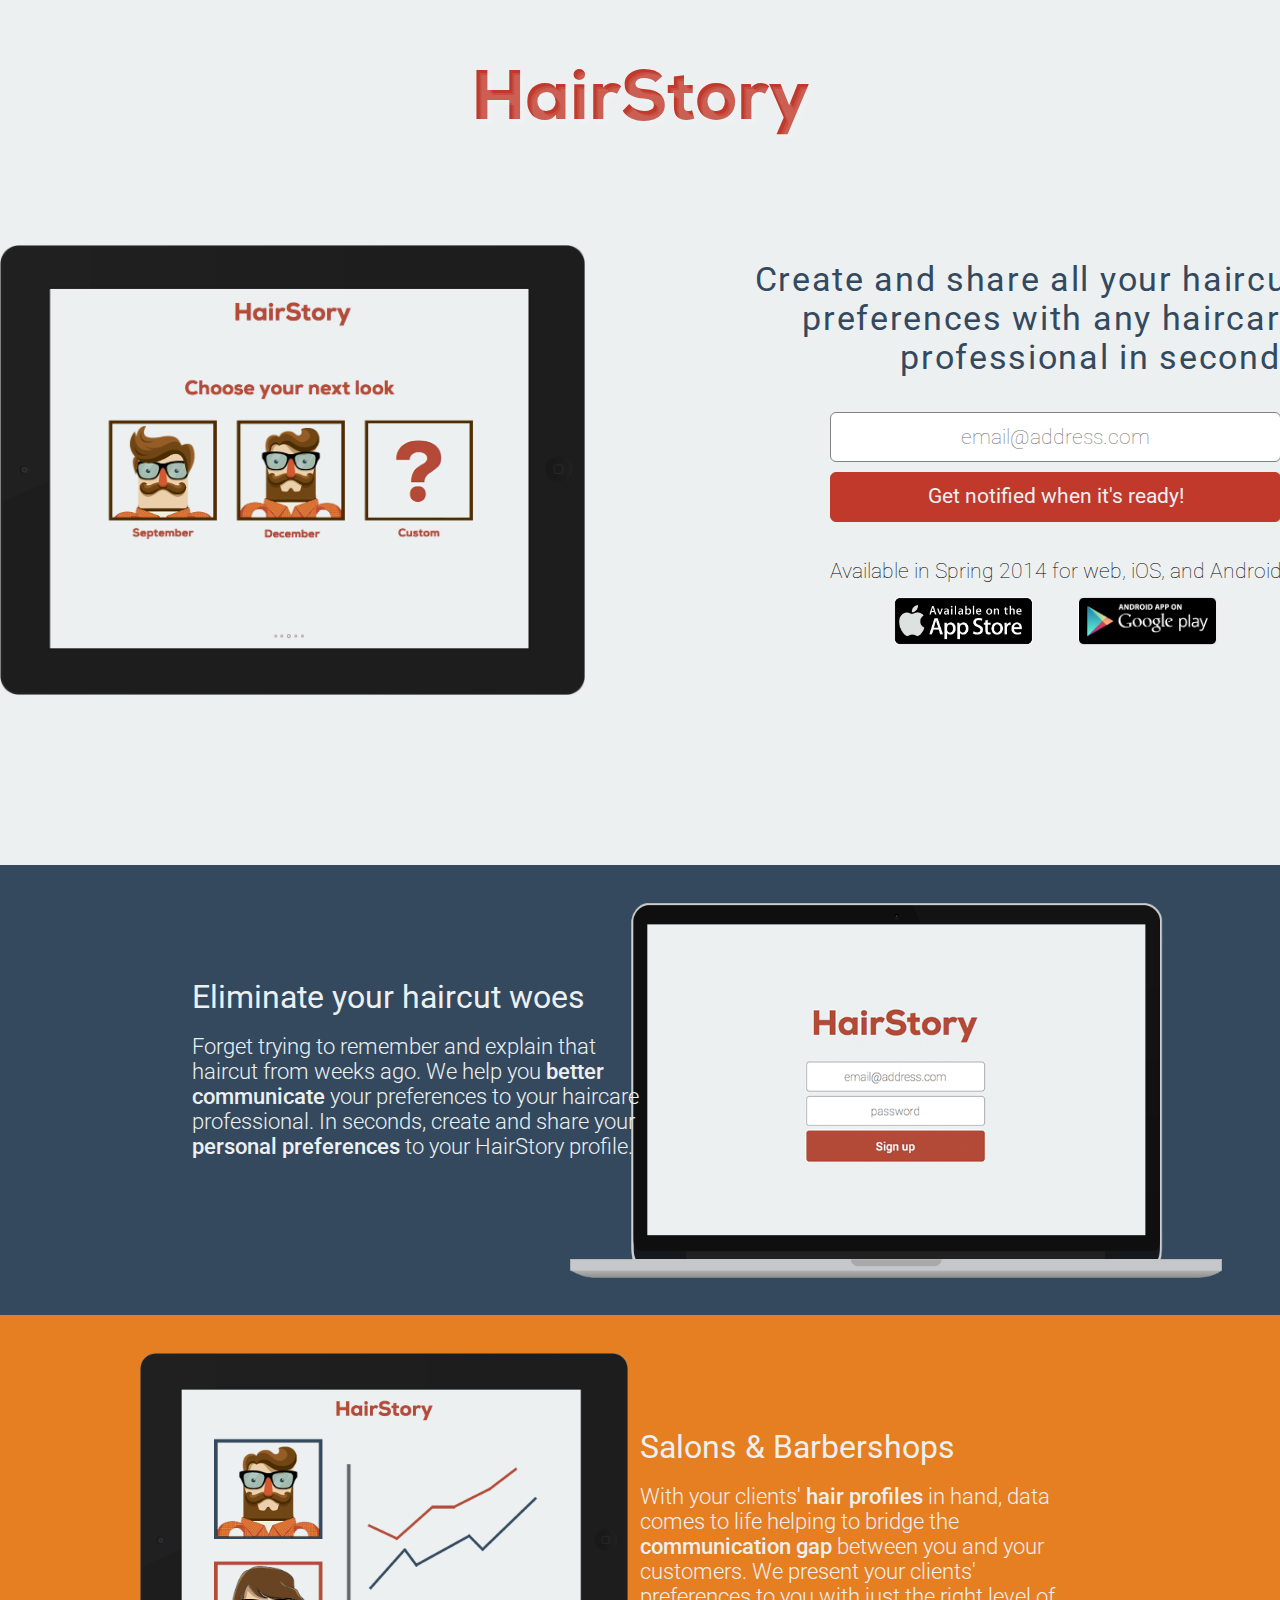
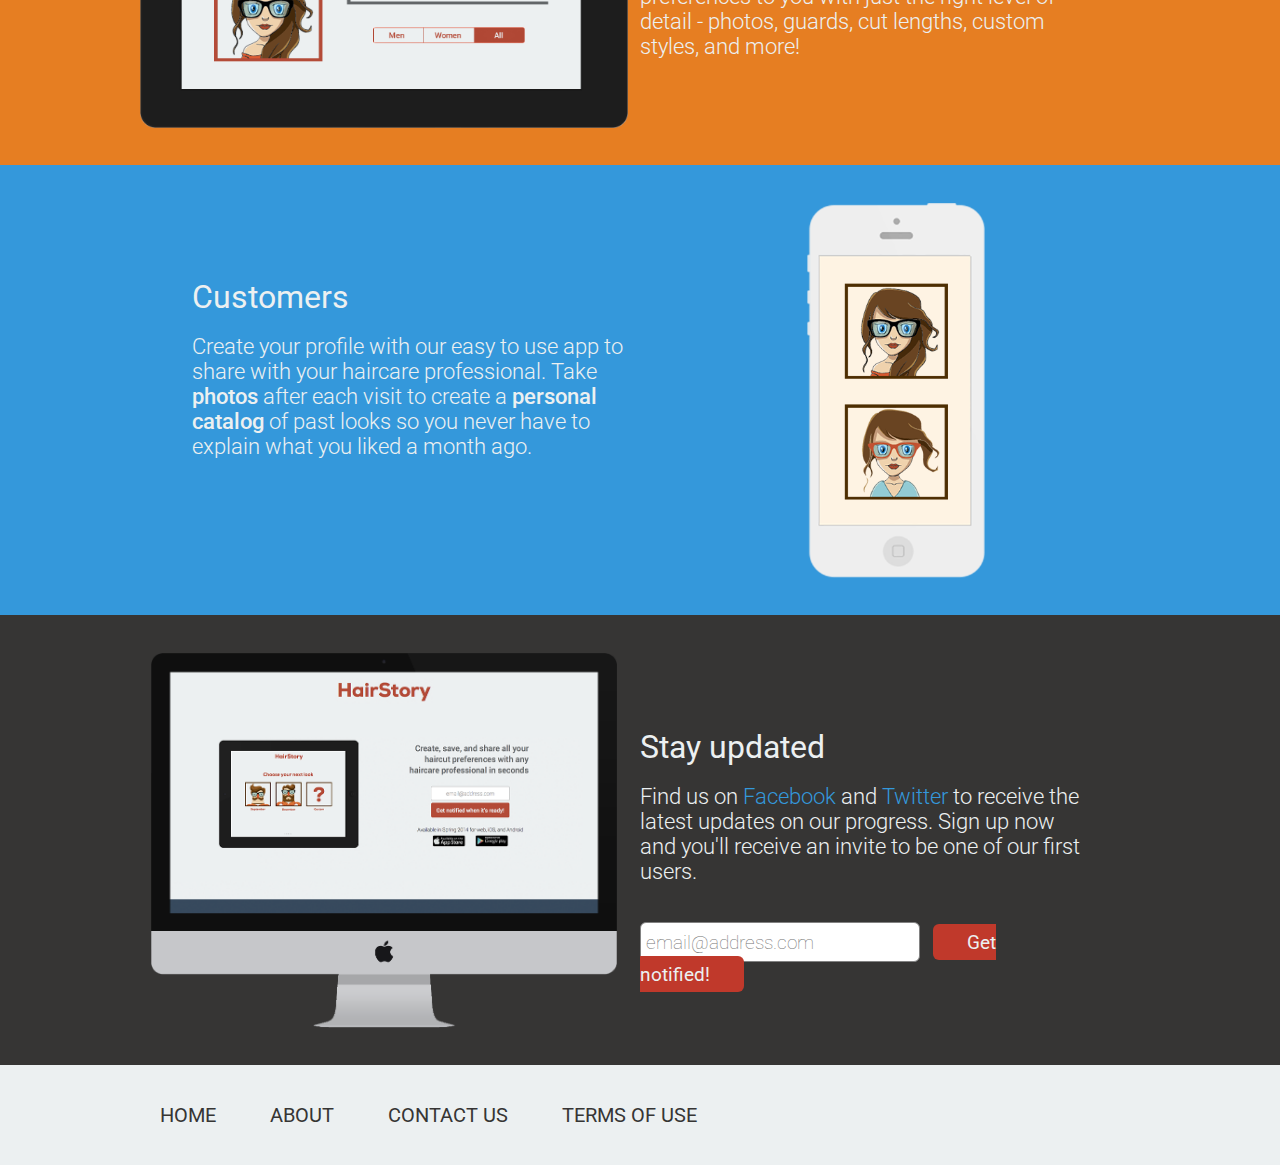
==== index.html @ 0388f350 "Change copy for more consistent wording" ====
<!DOCTYPE HTML PUBLIC "-//W3C//DTD HTML 4.01 Transitional//EN"
  "http://www.w3.org/TR/html4/loose.dtd">
<html xmlns="http://www.w3.org/1999/xhtml">
  <head>
    <meta http-equiv="Content-Type" content="text/html; charset=utf-8" />
    <title>HairStory</title>
    <meta name="description" content="Content description here">
    <link rel="shortcut icon" href="appicon.png">
    <link href='http://fonts.googleapis.com/css?family=Roboto:100,300,500' rel='stylesheet' type='text/css'>
    <link href="stylesheet/MyFontsWebfontsKit.css" rel="stylesheet" type="text/css">
    <link href="stylesheet/base.css" rel="stylesheet" type="text/css">
  </head>

<body>

  <header class="index">
    <div class="headerLogo">
      <a href="index.html"><span class="logo">HairStory</span></a>
    </div>
    <div id="headerDiv">
      <div id="headerDivImg">
        <img src="images/index_prototype_pic1.png" id="img1" />
      </div>
      <div id="headerDivBody">
        <span id="headerTagline">Create and share all your haircut preferences with any haircare professional in seconds</span>
        <div id="centerInset">
          <input id="inputMain" type="email" placeholder="email@address.com" />
            <a href="#">
              <div id="actionButton">Get notified when it's ready!</div>
            </a>
            <span id="insetTagline">Available in Spring 2014 for web, iOS, and Android</span>
            <div id="buttonImgWrapper"><img src="images/App-store-button.png" class="buttonImg" /> <img src="images/Google-play-button.png" class="buttonImg" /></div>
        </div>
      </div>
    </div>
  </header>

  <div id="content">
    <div id="div1" class="contentDiv">
      <div class="contentDivImg">
        <img src="images/index_prototype_pic2.png" class="imgContent" />
      </div>
      <div class="contentDivBody">
        <span class="contentDivBodyTitle">Eliminate your haircut woes</span>
        <br /><br />
        <span class="contentDivBodyText">Forget trying to remember and explain that haircut from weeks ago. We help you <b>better communicate</b> your preferences to your haircare professional. 
              In seconds, create and share your <b>personal preferences</b> to your HairStory profile.<br /></span>
      </div>
    </div>

    <div id="div2" class="contentDiv">
      <div class="contentDivImg">
        <img src="images/index_prototype_pic3.png" class="imgContent" />
      </div>
      <div class="contentDivBody">
        <span class="contentDivBodyTitle">Salons & Barbershops</span>
        <br /><br />
        <span class="contentDivBodyText">With your clients' <b>hair profiles</b> in hand, data comes to life helping to bridge the <b>communication gap</b> between you and your customers. We present your clients' preferences to you with just the right level of detail - photos, guards, cut lengths, custom styles, and more! </span>
      </div>
    </div>

    <div id="div3" class="contentDiv">
      <div class="contentDivImg">
        <img src="images/index_prototype_pic4.png" class="imgContent" />
      </div>
      <div class="contentDivBody">
        <span class="contentDivBodyTitle">Customers</span>
        <br /><br />
        <span class="contentDivBodyText">Create your profile with our easy to use app to share with your haircare professional. Take <b>photos</b> after each visit to create a <b>personal catalog</b> of past looks so you never have to explain what you liked a month ago.</span>
      </div>
    </div>

    <div id="div4" class="contentDiv">
      <div class="contentDivImg">
        <img src="images/index_prototype_pic5.png" class="imgContent" />
      </div>
      <div class="contentDivBody">
        <span class="contentDivBodyTitle">Stay updated</span>
        <br /><br />
        <span class="contentDivBodyText">
          Find us on 
          <a href="#">Facebook</a>
          and
          <a href="http://twitter.com/hairstoryapp" target="_blank">Twitter</a>
          to receive the latest updates on our progress. Sign up now and you'll receive an invite to be one of our first users.
        </span>
        <br />
        <input class="inputMini" type="email" placeholder="email@address.com" />
        <a href="#">
         <span class="actionButtonMini">Get notified!</span>
        </a>
      </div>
    </div>
  </div>

  <footer>
    <nav>
      <div class="footerLinks">
        <a href="index.html"><span class="footerLink">HOME</span></a>
        <a href="about.html"><span class="footerLink">ABOUT</span></a>
        <a href="mailto:info@hairstoryapp.com"><span class="footerLink">CONTACT US</span></a>
        <a href="#"><span class="footerLink">TERMS OF USE</span></a>
      </div>
    </nav>
      <div class="footerShare">
        <!-- AddToAny BEGIN -->
          <div style="float:right;">
            <div class="a2a_kit a2a_kit_size_32 a2a_default_style">
              <a class="a2a_dd footerShareButton" href="http://www.addtoany.com/share_save?linkurl=http%3A%2F%2Fwww.hairstoryapp.com%2F&amp;linkname=HairStory"></a>
              <a class="a2a_button_email footerShareButton"></a>
              <a class="a2a_button_facebook footerShareButton"></a>
              <a class="a2a_button_twitter footerShareButton"></a>
              <a class="a2a_button_google_plus footerShareButton"></a>
              <a class="a2a_button_pinterest footerShareButton"></a>
              <a class="a2a_button_reddit footerShareButton"></a>
              <a class="a2a_button_tumblr footerShareButton"></a>
              <a class="a2a_button_linkedin footerShareButton"></a>
            </div>
            <script type="text/javascript">
              var a2a_config = a2a_config || {};
              a2a_config.linkname = "HairStory";
              a2a_config.linkurl = "http://www.hairstoryapp.com/";
              a2a_config.color_main = "D7E5ED";
              a2a_config.color_border = "AECADB";
              a2a_config.color_link_text = "333333";
              a2a_config.color_link_text_hover = "333333";
            </script>
            <script type="text/javascript" src="http://static.addtoany.com/menu/page.js"></script>
          </div>
        <!-- AddToAny END -->
      </div>
  </footer>

</body>
</html>
---- stylesheet/MyFontsWebfontsKit.css ----
/* @license
 * MyFonts Webfont Build ID 2680511, 2013-11-03T19:21:08-0500
 * 
 * The fonts listed in this notice are subject to the End User License
 * Agreement(s) entered into by the website owner. All other parties are 
 * explicitly restricted from using the Licensed Webfonts(s).
 * 
 * You may obtain a valid license at the URLs below.
 * 
 * Webfont: Nexa Heavy by Fontfabric
 * URL: http://www.myfonts.com/fonts/font-fabric/nexa/heavy/
 * Copyright: Copyright (c) 2012 by Fontfabric LLC. All rights reserved.
 * Licensed pageviews: 10,000
 * 
 * 
 * License: http://www.myfonts.com/viewlicense?type=web&buildid=2680511
 * 
 * © 2013 MyFonts Inc
*/


/* @import must be at top of file, otherwise CSS will not work */
@import url("//hello.myfonts.net/count/28e6bf");

  
@font-face {font-family: 'NexaHeavy';src: url('webfonts/28E6BF_0_0.eot');src: url('webfonts/28E6BF_0_0.eot?#iefix') format('embedded-opentype'),url('webfonts/28E6BF_0_0.woff') format('woff'),url('webfonts/28E6BF_0_0.ttf') format('truetype');}
---- stylesheet/base.css ----
/* *** general *** */

html, body {
	font-size: 100%;
	border: 0;
	height: 100%;
	padding: 0;
	margin: 0;
	width: 100%;
	background: #ECF0F1;
}

.left {
	text-align: left;
}

.right {
	text-align: right;
}

a {
	text-decoration: none;
	color: #3498db;
}

img {
	border: 0;
}

/*
	HEADER SECTION

	header
	>	headerLogo
	>	headerDiv
		>	headerDivImg
			>	ipadImg
		>	headerDivBody
			>	headerTagline
			>	centerInset
				>	inputMain
				>	a > actionButton
				>	insetTagline
				>	buttonImg
*/

header {
	background: #ECF0F1;
	padding: 0;
	position: relative;
}

header.index {
	height: 100%;
	margin-bottom: -35px;
}

.headerLogo {
	padding: 70px 0 0 0;
	margin: 0 auto;
	height: 130px;
	text-align: center;
	position: relative;
}

.logo {
	position: relative;
    font-size: 70px;
    color: #C0392B;
    font-family: 'NexaHeavy';
    font-weight: normal;
    line-height: 70px;
}

/* The following lines create inset effect */
.logo:before, .logo:after {
	position: absolute;
	color: rgba(255,255,255,.1);
	content: 'HairStory';
}	
.logo:before { top: 3px; left: 3px; }
.logo:after { top: 5px; left: 5px; }

#headerDiv {
	position: relative;
	height: calc(100% - 235px);
	min-height: 665px;
	width: 1300px;
	top: 5%;
	margin: 0 auto;
}

#headerDivImg {
	position: absolute;
	top: 0;
	bottom: 0;
	left: 0;
	right: 55%;
	margin: auto;
}

#img1 {
	width: 100%;
	margin: 0 auto;
}

#headerDivBody {
	position: absolute;
	top: 0;
	bottom: 0;
	left: 55%;
	right: 0;
	text-align: right;
	margin: auto;
	padding-top: 15px;
}

#headerTagline {
	color: #34495e;
    font-family: 'Roboto';
    font-size: 2.1em;
    letter-spacing: 0.05em;
}

#centerInset {
	position: relative;
	padding-top: 6%;
	padding-bottom: 6%;
	text-align: center;
	left: 3em;
	right: 0;
}

#inputMain {
	padding: .25em;
	margin: 0 auto;
    background: #FFFFFF;
    border: 1px solid #828282;
    border-radius: 6px;

    font-size: 1.3em;
    font-family: 'Roboto';
    font-weight: 100;
    height: 1.8em;
    min-width: 13em;
    width: 75%;
    text-align: center; 
}

#inputMain:active, #inputMain:focus, #inputMain:hover {
    background: #FFFFFF;
    box-shadow: inset 0 0 3px #029C40;
}

#actionButton {
    padding: .25em;
    margin: 0 auto;
    background: none repeat scroll 0 0 #C0392B;
    border: 1px solid #C0392B;
    border-radius: 6px;

    font-size: 1.3em;
    font-family: 'Roboto';
    height: 1.8em;
    line-height: 1.8em;
    min-width: 13em;
    width: 75%;
    text-align: center;

    color: #ECF0F1;
    margin-top: .5em;
    margin-bottom: 1.75em;
}

#actionButton:active, #actionButton:focus, #actionButton:hover {
    background: none repeat scroll 0 0 #E74C3C;
    text-decoration: none;
}

#insetTagline {
	color: #000;
	font-size: 1.3em;
    font-family: 'Roboto';
    font-weight: 100;
}

#buttonImgWrapper {
	margin-top: 0.9em;
}

.buttonImg {
    height: 3em;
    margin: 0 1.3em;
}

/*
	CONTENT SECTION

	content
	>	contentDiv
		>	contentDivImg
			>	img
		>	contentDivBody
			>	contentDivBodyTitle
			>	contentDivBodyText

*/

#content {
	position: relative;
	margin: 0;
	padding: 0;
	width: 100%;
}

.contentDiv {
	height: 450px;
	width: 100%;
	margin: 0;
	padding: 0 0;
	position: relative;
}

#div1 {
	background: #34495e;
}
#div2 {
	background: #E67E22;
}
#div3 {
	background: #3498db;
}
#div4 {
	background: #363534;
}

.contentDivImg {
	position: absolute;
	top: 50%;
	bottom: 0;
	text-align: center;
	margin: -187px auto 0;
}

.contentDivBody {
	position: absolute;
	top: 0;
	bottom: 0;

	height: 50%;
	width: 35%;

	margin: auto;
}

/* set floats and margin-left or -right to flip */
#div1 .contentDivImg { float: right; left: 40%; right: 0; }
#div1 .contentDivBody { float: left; right: 50%; }
#div2 .contentDivImg { float: left; left: 0; right: 40%; }
#div2 .contentDivBody { float: right; left: 50%; }
#div3 .contentDivImg { float: right; left: 40%; right: 0; }
#div3 .contentDivBody { float: left; right: 50%; }
#div4 .contentDivImg { float: left; left: 0; right: 40%; }
#div4 .contentDivBody { float: right; left: 50%; }

.contentDivBodyTitle {
	color: #ECF0F1;
	font-family: 'Roboto';
	font-size: 32px;
	font-weight: normal;
	margin-top: 30px;
	text-align: left;
}

.contentDivBodyText {
	color: #ECF0F1;
	font-family: 'Roboto';
	font-size: 22px;
	font-weight: 300;
	text-align: left;
}

.contentDivBodyText b {
	font-family: 'Roboto';
	font-weight: 500;
}

.imgContent {
	height: 375px;
	margin: 0 auto;
}

.inputMini {
	padding: .25em;
	margin: 2em 1% 0 0;
	background: #FFFFFF;
	border: 1px solid #828282;
	border-radius: 6px;
	width: 60%;
	height: 1.5em;
	text-align: left;

	font-size: 1.2em;
	font-family: 'Roboto';
	font-weight: 100;
}

.inputMini:active, .inputMini:focus, .inputMini:hover {
    background: #FFFFFF;
    box-shadow: inset 0 0 3px #029C40;
}

.actionButtonMini {
	padding: .35em;
	margin: 2em 0 0 1%;
	background: none repeat scroll 0 0 #C0392B;
	border-radius: 6px;
	
	font-size: 1.2em;
	font-family: 'Roboto';
	color: #ECF0F1;

	line-height: 1.2em;
	text-align: center;
}

.actionButtonMini:before, .actionButtonMini:after {
	color: rgba(0,0,0,0);
	content: "___";
}

.actionButtonMini:active, .actionButtonMini:focus, .actionButtonMini:hover {
    background: none repeat scroll 0 0 #E74C3C;
    text-decoration: none;
}

/*
	FOOTER SECTION

	footer
	>	nav
		>	footerLinks
			>	footerLink
		>	footerShare
			> AddToAny
*/

footer {
	position: relative;
	height: 100px;
	width: 75%;
	margin: 0 auto;
	white-space: nowrap;
}

.footerLinks {
	margin: 0 auto;
	position: relative;
	float: left;
	width: 50%;
	height: 100px;
	text-align: left;
	vertical-align: middle;
}

.footerLink {
	margin: 0 auto;
    padding-right: 50px;
    padding-left: 0;
	color: #363534;
    font-family: 'Roboto';
    font-size: 20px;
    line-height: 100px;
    text-decoration: none;
    font-weight: normal;
}

.footerLink:hover, .footerLink:focus, .footerLink:active {
	color: #C0392B;
	text-decoration: none;
	font-weight: normal;
}

.footerShare {
	margin: 0;
	padding: 30px 0;
	position: relative;
	float: right;
	text-align: right;
	width: 50%;
}

.footerShareButton {
	margin: 0;
	padding: 0;
	display: inline-block;
	vertical-align: middle;
	width: 38px;
	height: 40px;
}
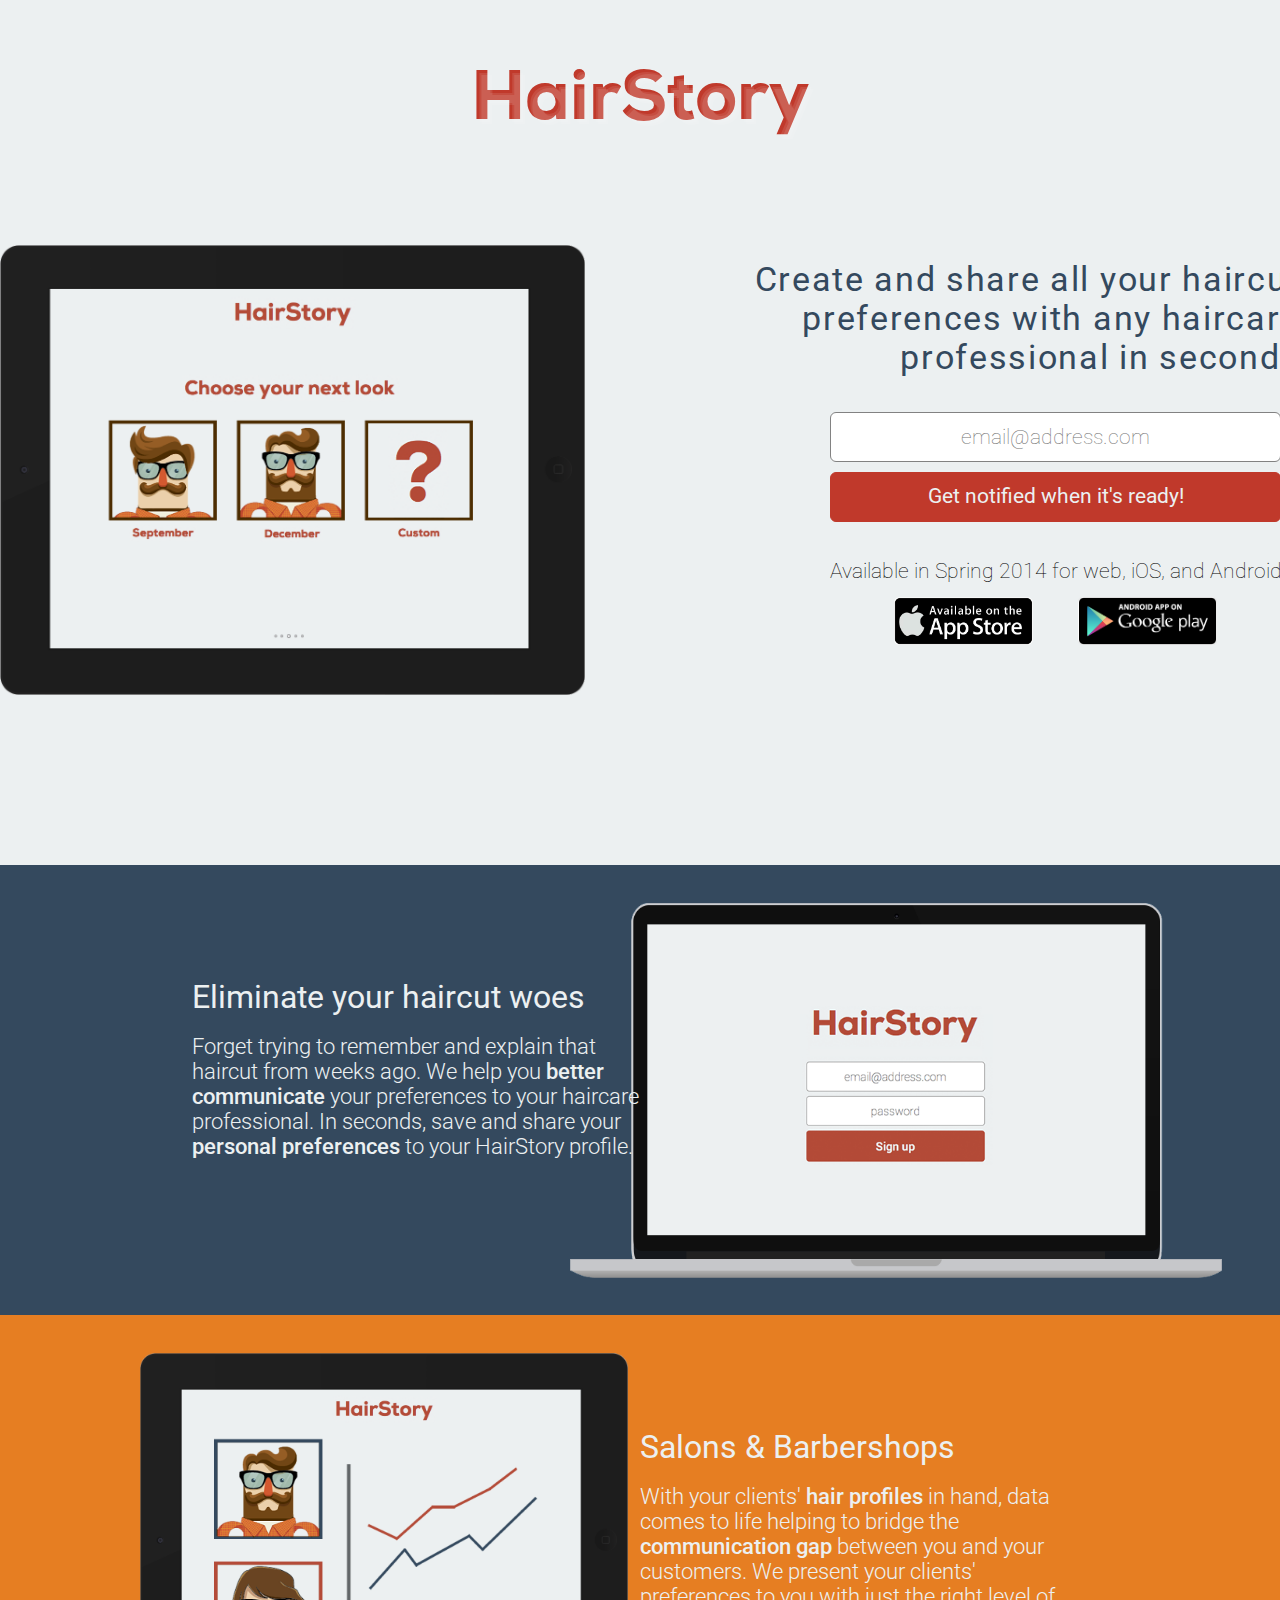
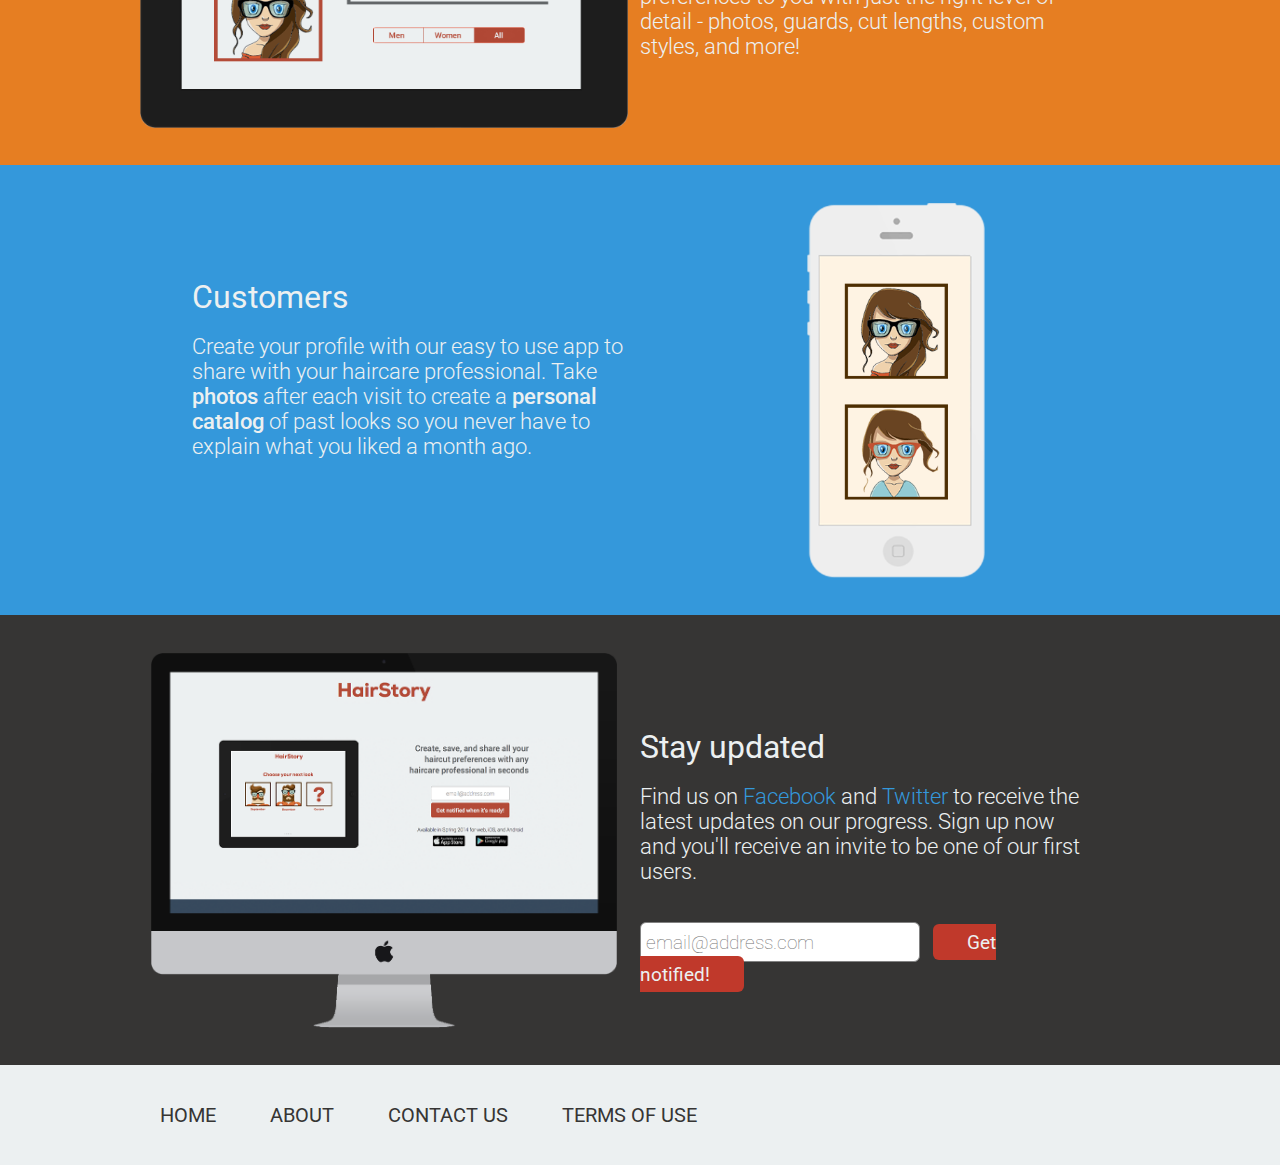
==== commit 41af4b45: "Edit copy, removed 'create' as we agreed" ====
--- a/index.html
+++ b/index.html
@@ -44,7 +44,7 @@
         <span class="contentDivBodyTitle">Eliminate your haircut woes</span>
         <br /><br />
         <span class="contentDivBodyText">Forget trying to remember and explain that haircut from weeks ago. We help you <b>better communicate</b> your preferences to your haircare professional. 
-              In seconds, create and share your <b>personal preferences</b> to your HairStory profile.<br /></span>
+              In seconds, save and share your <b>personal preferences</b> to your HairStory profile.<br /></span>
       </div>
     </div>
 
@@ -132,4 +132,4 @@
   </footer>
 
 </body>
-</html>+</html>
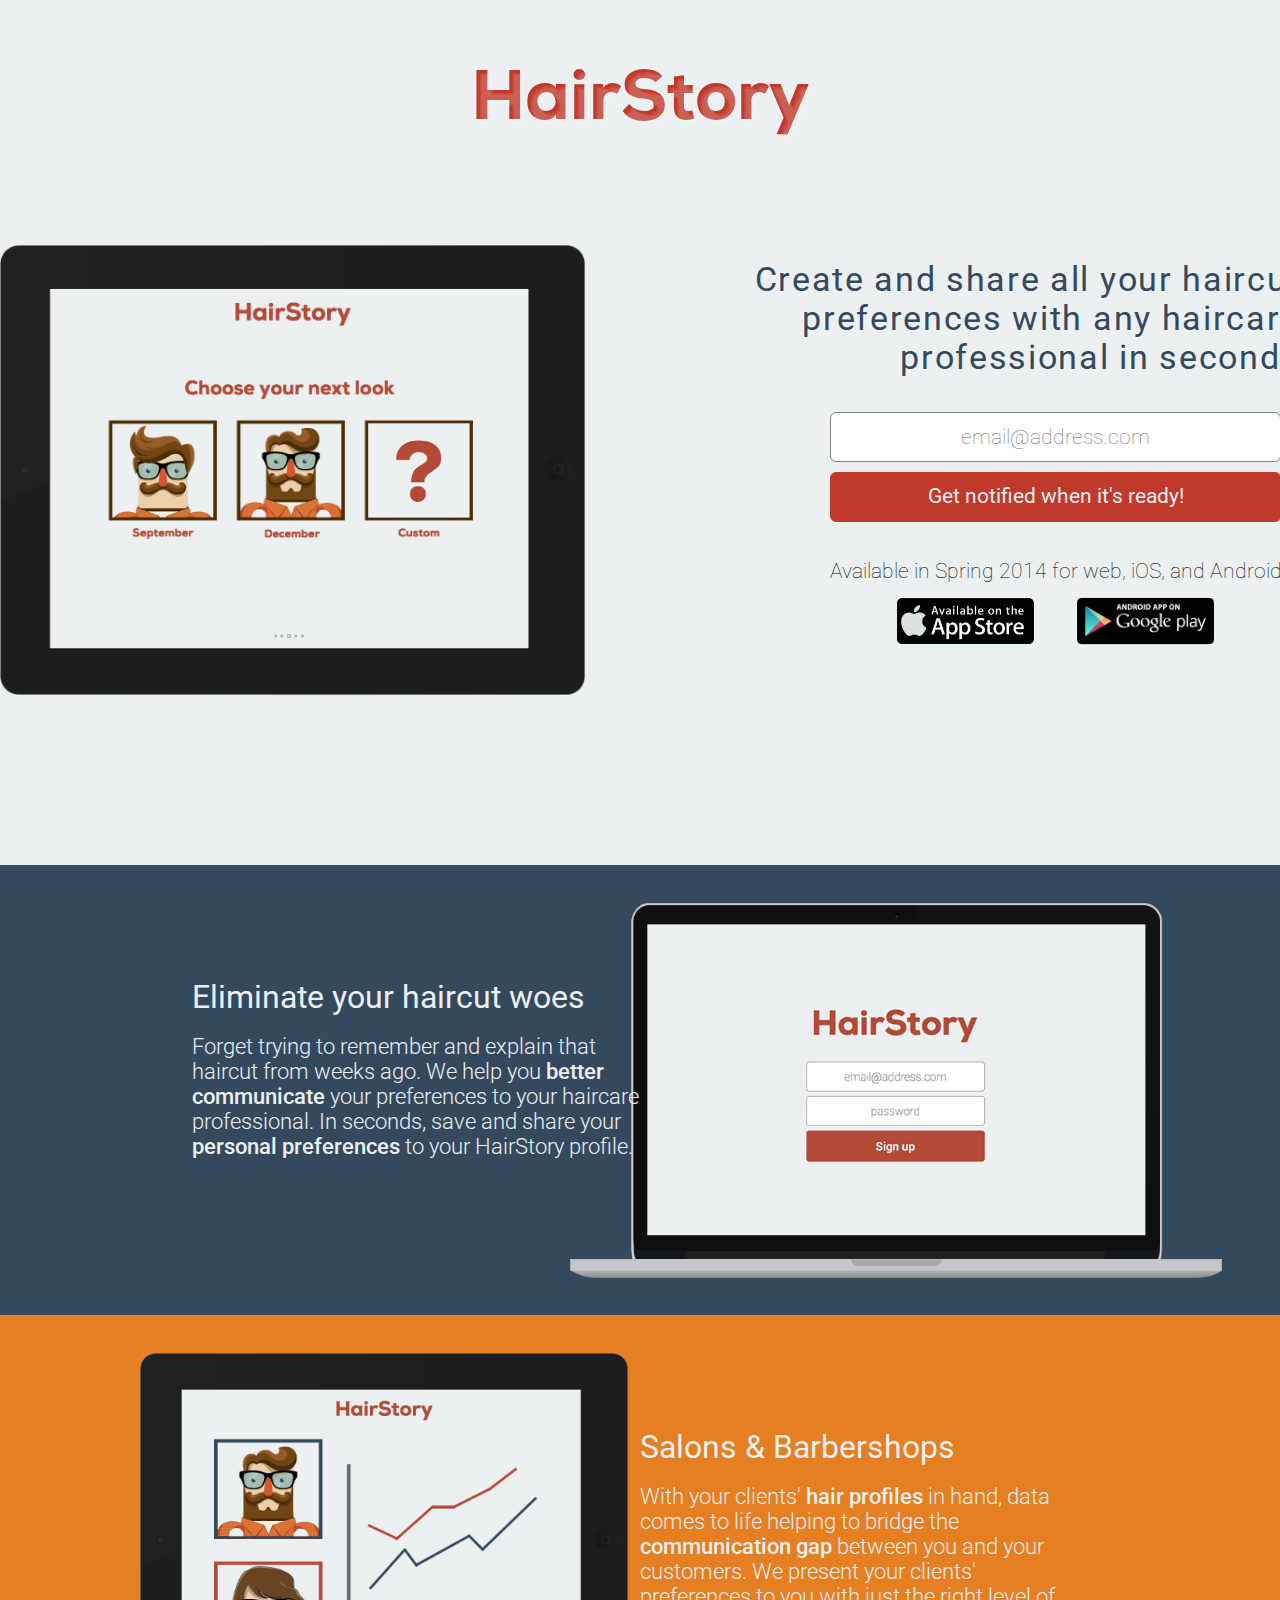
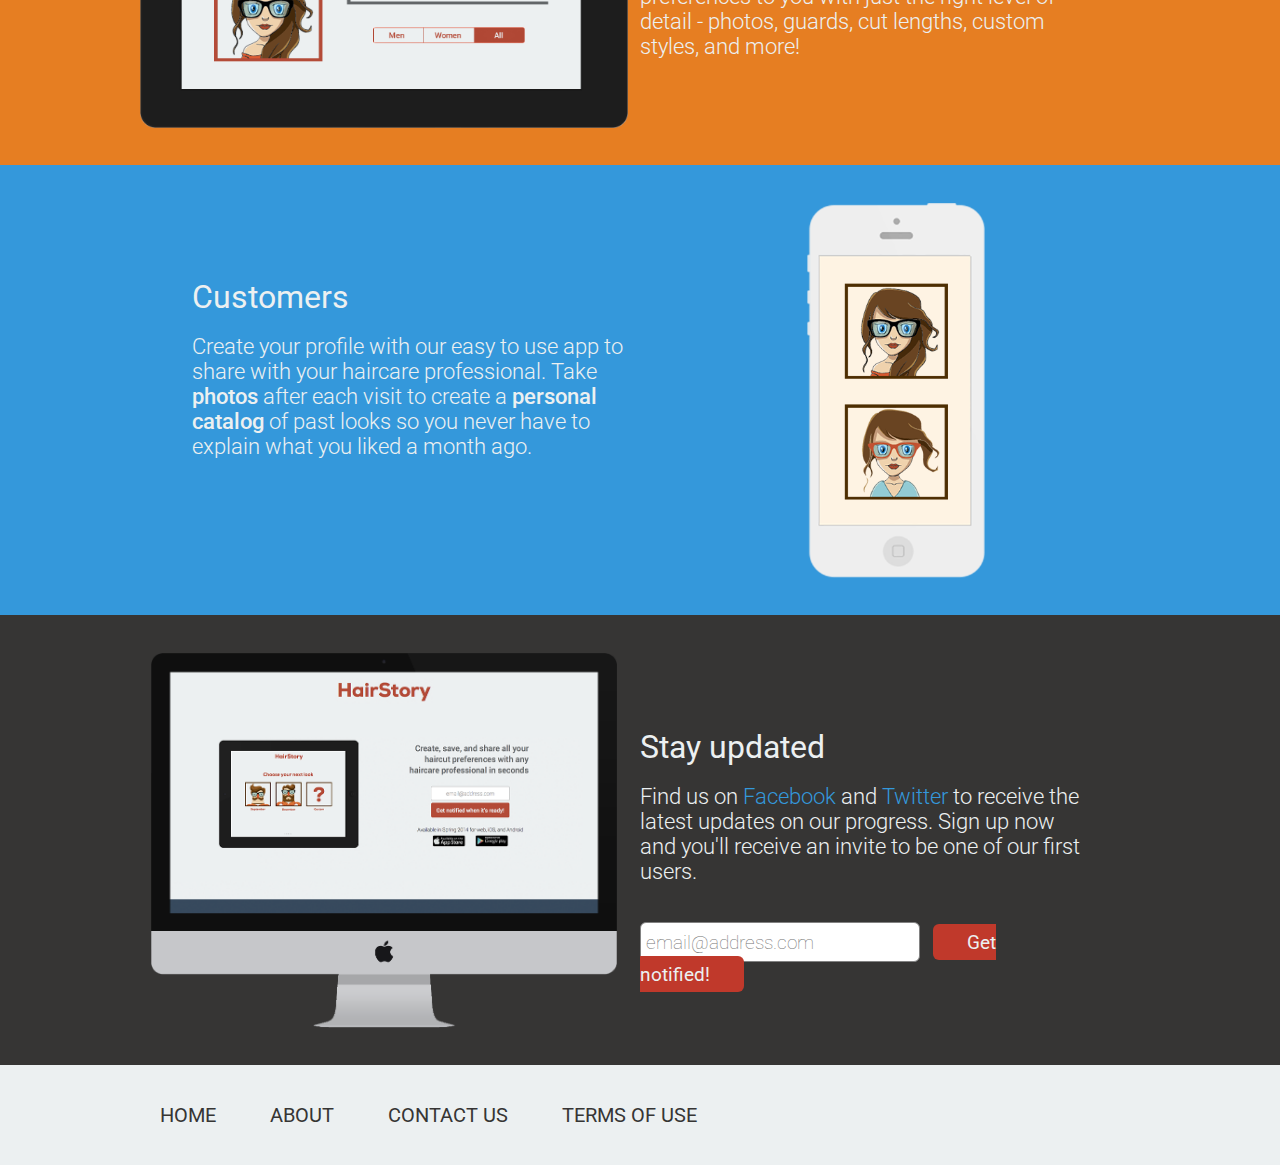
==== commit f012236d: "Create about page and add css structure" ====
--- a/index.html
+++ b/index.html
@@ -29,7 +29,7 @@
               <div id="actionButton">Get notified when it's ready!</div>
             </a>
             <span id="insetTagline">Available in Spring 2014 for web, iOS, and Android</span>
-            <div id="buttonImgWrapper"><img src="images/App-store-button.png" class="buttonImg" /> <img src="images/Google-play-button.png" class="buttonImg" /></div>
+            <div id="buttonImgWrapper"><img src="images/App-store-button.png" class="buttonImg" /><img src="images/Google-play-button.png" class="buttonImg" /></div>
         </div>
       </div>
     </div>
--- a/stylesheet/base.css
+++ b/stylesheet/base.css
@@ -47,6 +47,7 @@
 header {
 	background: #ECF0F1;
 	padding: 0;
+	margin: 0;
 	position: relative;
 }
 
@@ -96,7 +97,7 @@
 	bottom: 0;
 	left: 0;
 	right: 55%;
-	margin: auto;
+	margin: 0 auto;
 }
 
 #img1 {
@@ -111,7 +112,7 @@
 	left: 55%;
 	right: 0;
 	text-align: right;
-	margin: auto;
+	margin: 0 auto;
 	padding-top: 15px;
 }
 
@@ -217,7 +218,7 @@
 	height: 450px;
 	width: 100%;
 	margin: 0;
-	padding: 0 0;
+	padding: 0;
 	position: relative;
 }
 
@@ -345,6 +346,14 @@
 			> AddToAny
 */
 
+#footerSnap {
+	position: absolute;
+	bottom: 0;
+	right: 0;
+	left: 0;
+	height: 100px;
+}
+
 footer {
 	position: relative;
 	height: 100px;
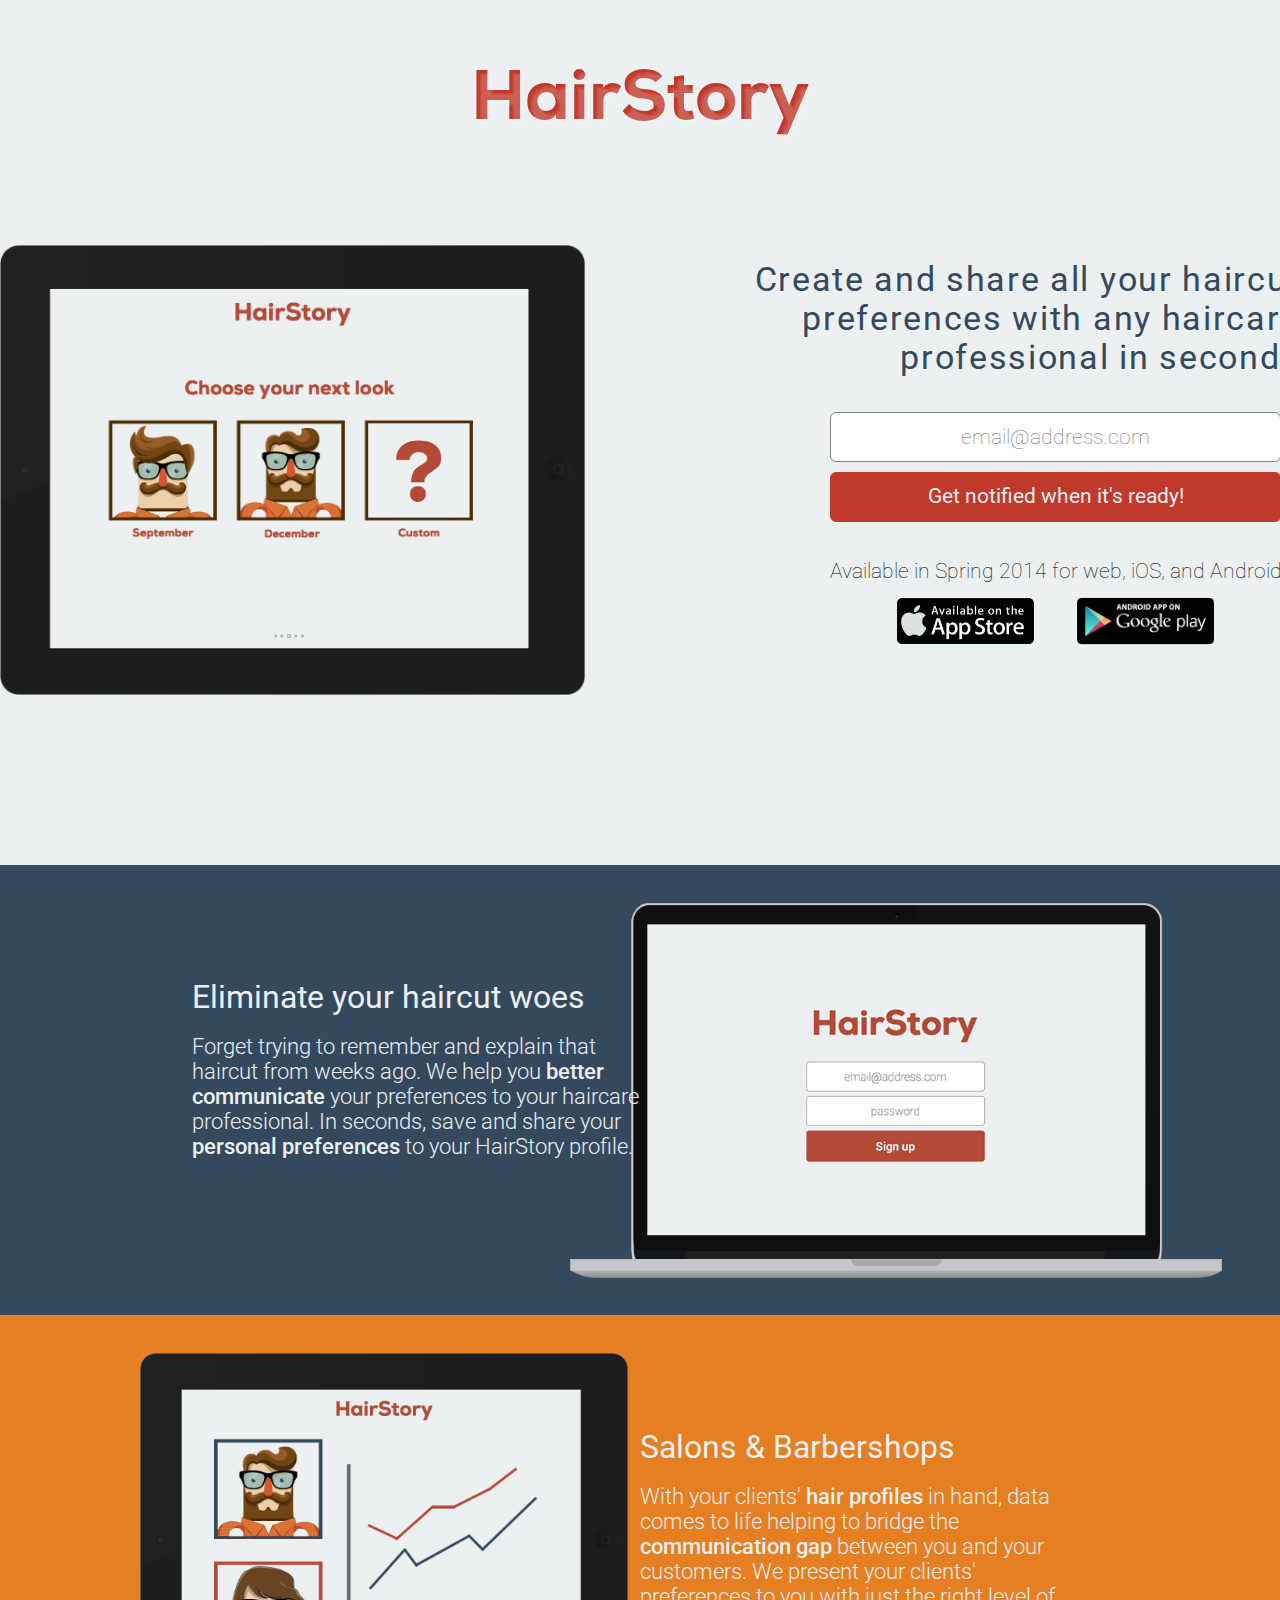
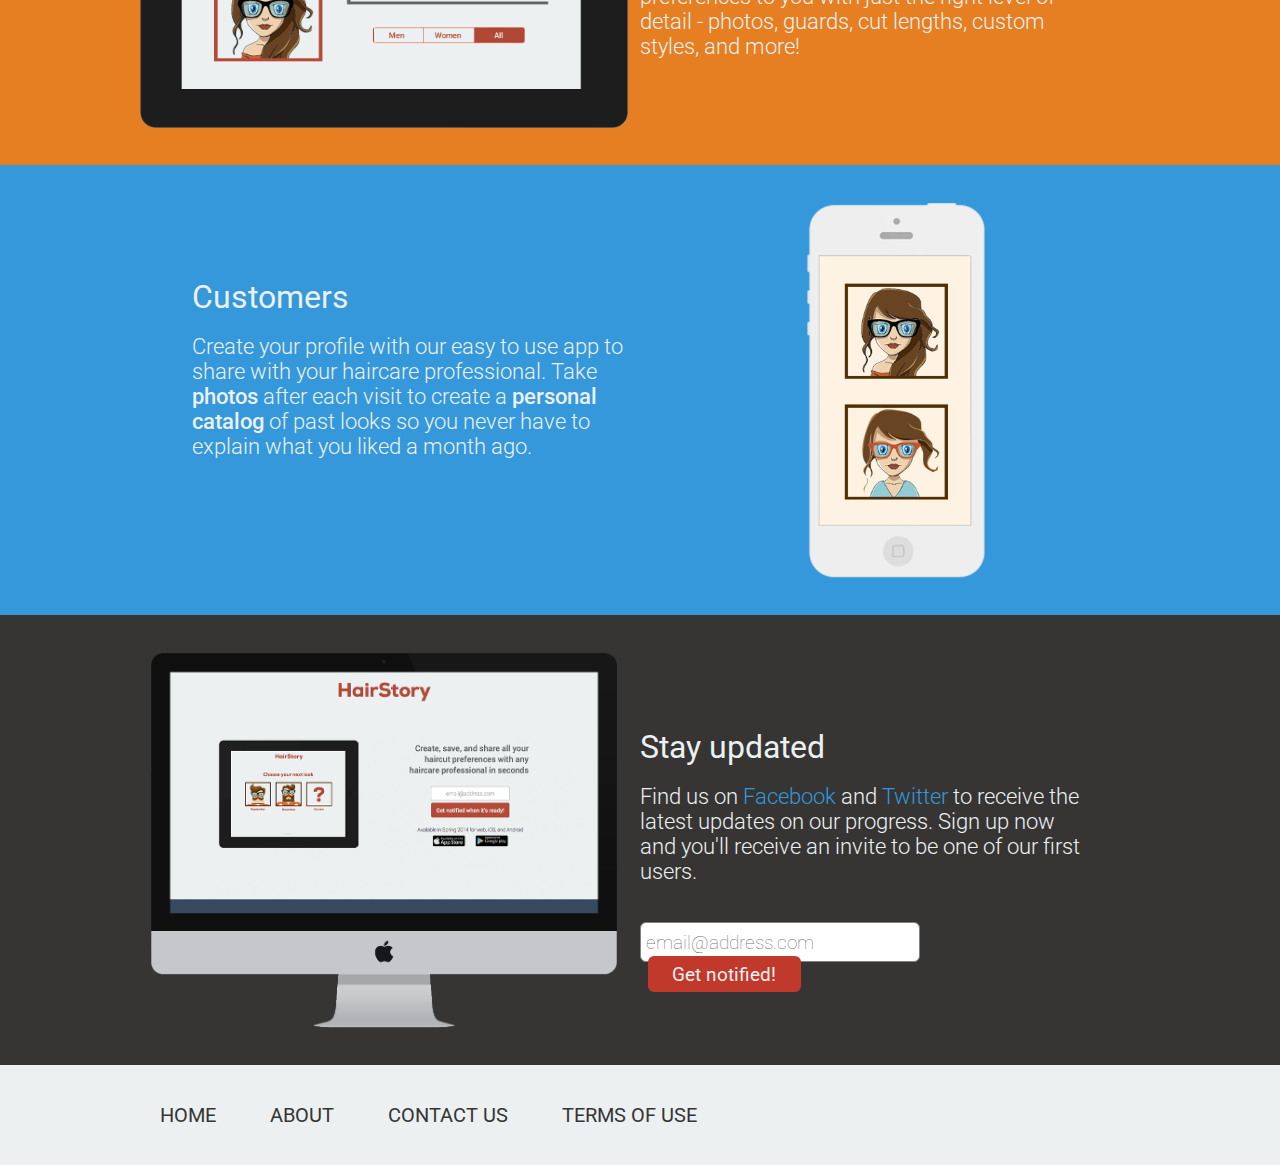
==== commit d75f9d93: "Add form and click event to both a\'s" ====
--- a/index.html
+++ b/index.html
@@ -24,8 +24,10 @@
       <div id="headerDivBody">
         <span id="headerTagline">Create and share all your haircut preferences with any haircare professional in seconds</span>
         <div id="centerInset">
-          <input id="inputMain" type="email" placeholder="email@address.com" />
-            <a href="#">
+          <form action="php-file" method="POST">
+            <input id="inputMain" type="email" placeholder="email@address.com" />
+          </form>
+            <a href="#" onclick="document.forms[0].submit();return false;">
               <div id="actionButton">Get notified when it's ready!</div>
             </a>
             <span id="insetTagline">Available in Spring 2014 for web, iOS, and Android</span>
@@ -85,10 +87,12 @@
           to receive the latest updates on our progress. Sign up now and you'll receive an invite to be one of our first users.
         </span>
         <br />
-        <input class="inputMini" type="email" placeholder="email@address.com" />
-        <a href="#">
+        <form action="php-file" method="POST">
+          <input class="inputMini" type="email" placeholder="email@address.com" />
+        <a href="#" onclick="document.forms[1].submit();return false;">
          <span class="actionButtonMini">Get notified!</span>
         </a>
+        </form>
       </div>
     </div>
   </div>
--- a/stylesheet/base.css
+++ b/stylesheet/base.css
@@ -21,6 +21,7 @@
 a {
 	text-decoration: none;
 	color: #3498db;
+	white-space: nowrap;
 }
 
 img {
@@ -223,7 +224,7 @@
 }
 
 #div1 {
-	background: #34495e;
+	background: #34495E;
 }
 #div2 {
 	background: #E67E22;
@@ -313,7 +314,7 @@
 
 .actionButtonMini {
 	padding: .35em;
-	margin: 2em 0 0 1%;
+	margin: 2em 0 0 .4em;
 	background: none repeat scroll 0 0 #C0392B;
 	border-radius: 6px;
 	
@@ -327,7 +328,7 @@
 
 .actionButtonMini:before, .actionButtonMini:after {
 	color: rgba(0,0,0,0);
-	content: "___";
+	content: "__";
 }
 
 .actionButtonMini:active, .actionButtonMini:focus, .actionButtonMini:hover {
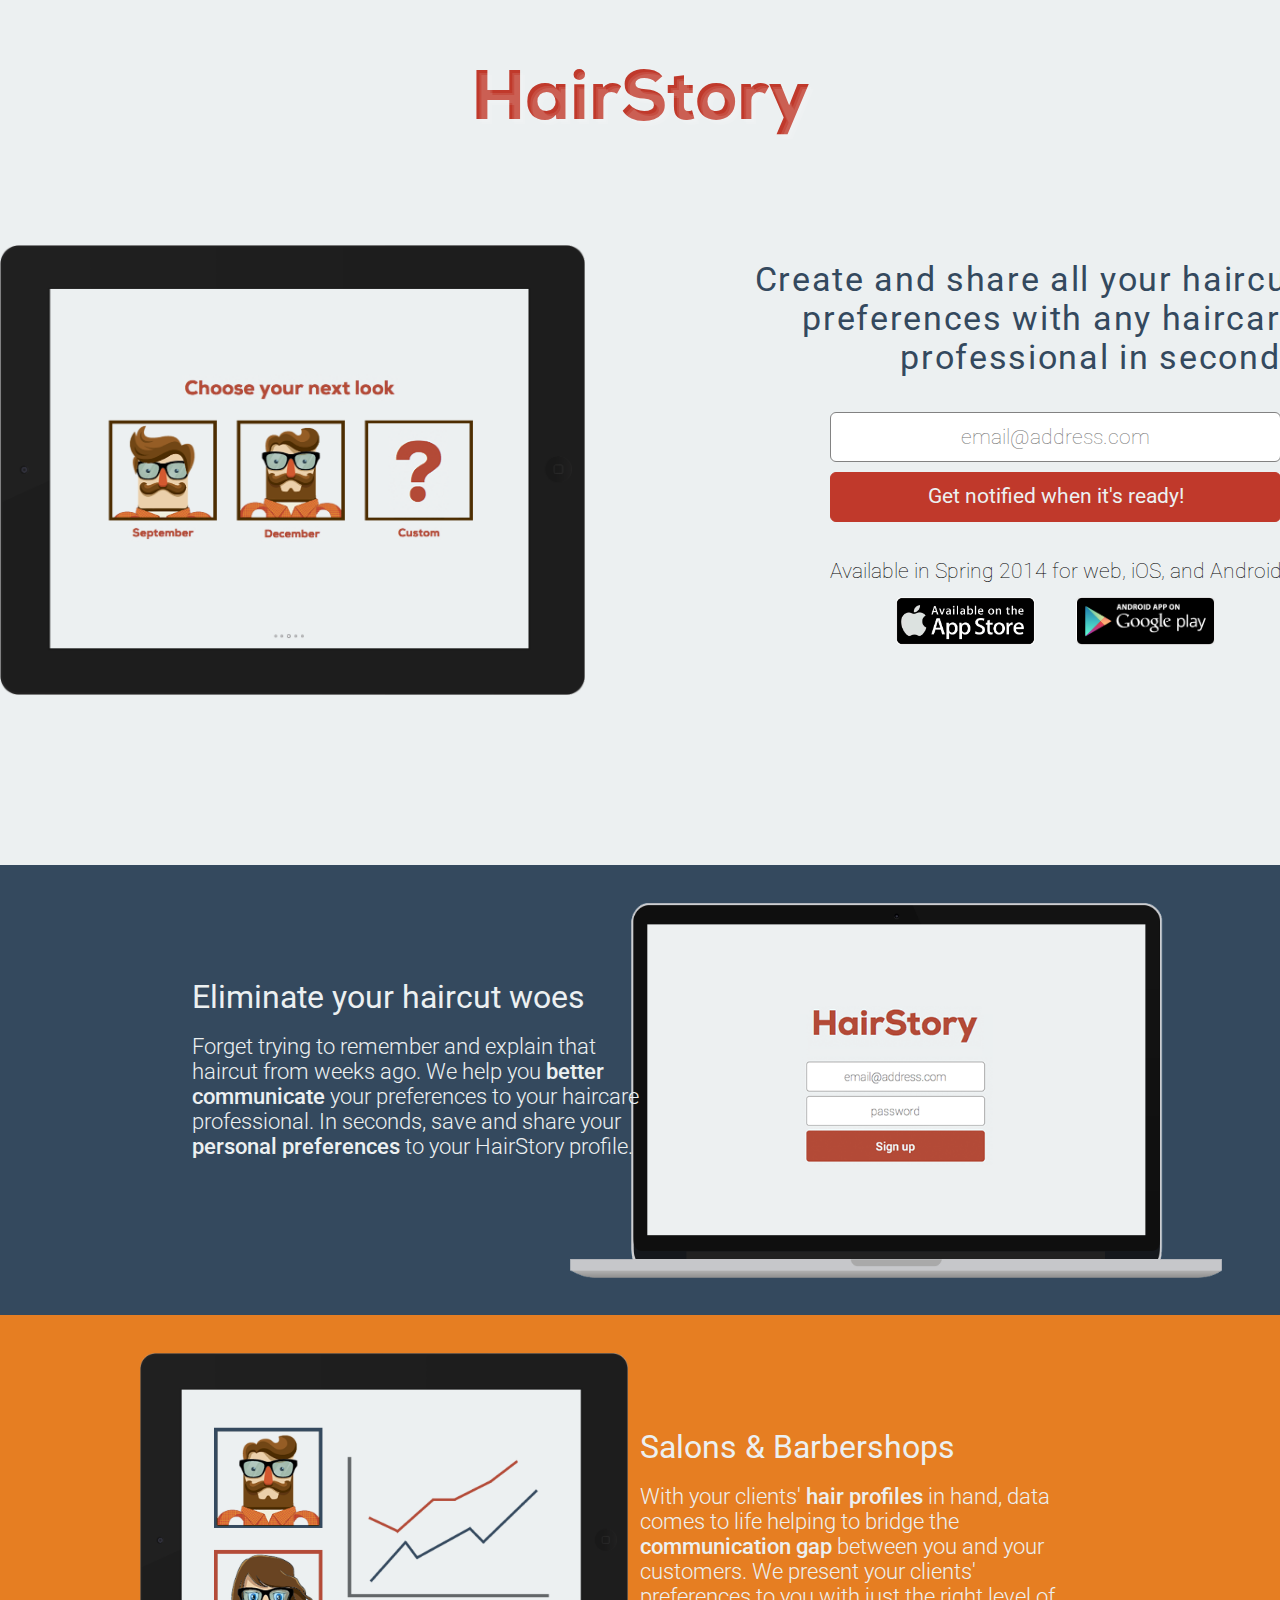
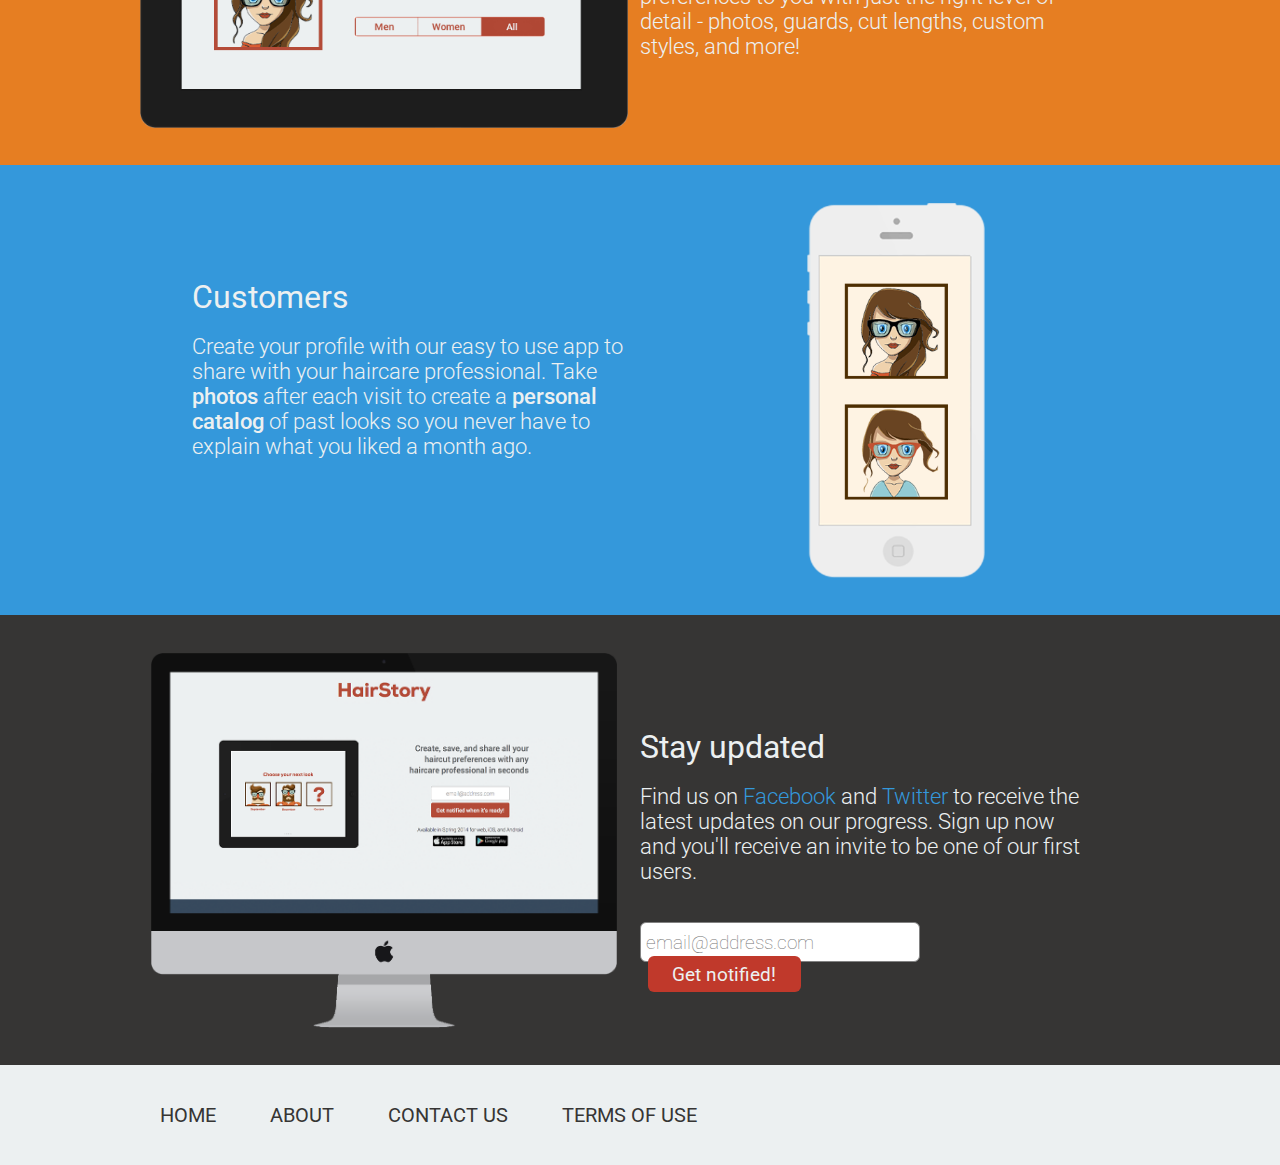
==== commit cea9f0ed: "Cleanup" ====
--- a/index.html
+++ b/index.html
@@ -24,8 +24,8 @@
       <div id="headerDivBody">
         <span id="headerTagline">Create and share all your haircut preferences with any haircare professional in seconds</span>
         <div id="centerInset">
-          <form action="php-file" method="POST">
-            <input id="inputMain" type="email" placeholder="email@address.com" />
+          <form action="" method="POST">
+            <input id="inputMain" name="email" type="email" placeholder="email@address.com" />
           </form>
             <a href="#" onclick="document.forms[0].submit();return false;">
               <div id="actionButton">Get notified when it's ready!</div>
@@ -87,8 +87,8 @@
           to receive the latest updates on our progress. Sign up now and you'll receive an invite to be one of our first users.
         </span>
         <br />
-        <form action="php-file" method="POST">
-          <input class="inputMini" type="email" placeholder="email@address.com" />
+        <form action="" method="POST">
+          <input class="inputMini" name="email" type="email" placeholder="email@address.com" />
         <a href="#" onclick="document.forms[1].submit();return false;">
          <span class="actionButtonMini">Get notified!</span>
         </a>
